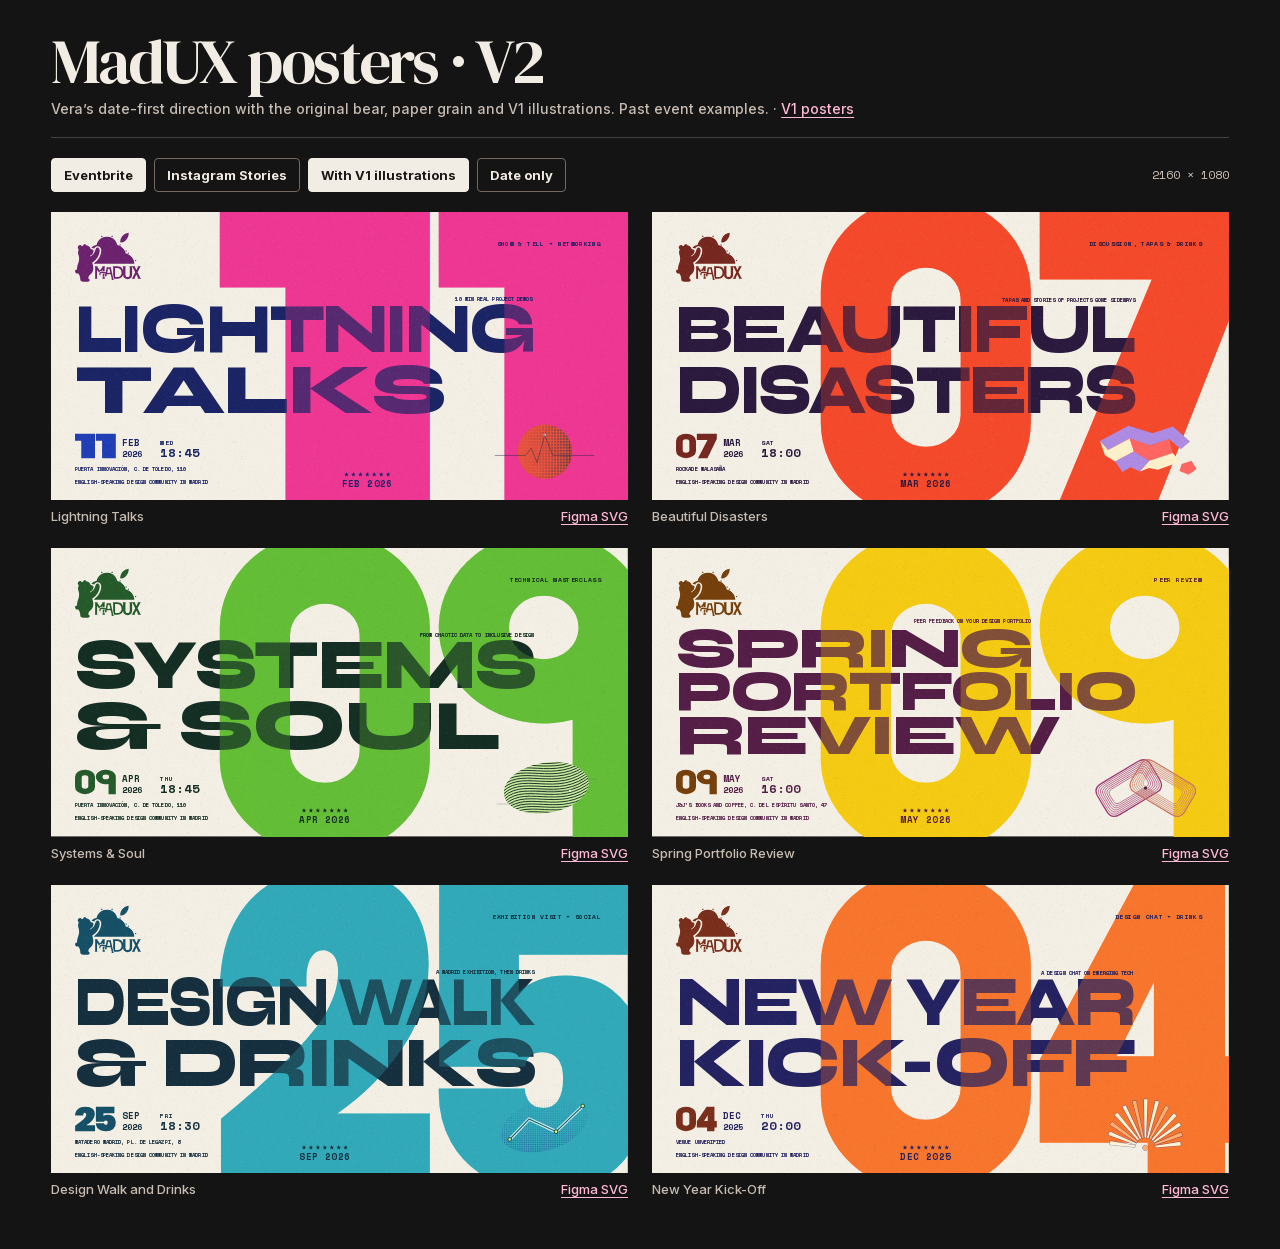
==== v2/index.html @ a3623b5b "Publish date-led MadUX poster V2" ====
<!doctype html>
<html lang="en">
<head>
<meta charset="utf-8">
<meta name="viewport" content="width=device-width, initial-scale=1">
<title>MadUX poster system V2</title>
<link rel="stylesheet" href="https://felipecaroe.github.io/madux-poster-system/fonts.css">
<link rel="stylesheet" href="https://felipecaroe.github.io/madux-poster-system/v2/fonts.css">
<link rel="stylesheet" href="https://felipecaroe.github.io/madux-poster-system/v2/style.css">
</head>
<body>
<main id="app"></main>
<script src="https://felipecaroe.github.io/madux-poster-system/v2/events.js"></script>
<script src="https://felipecaroe.github.io/madux-poster-system/v2/original-art.js"></script>
<script src="https://felipecaroe.github.io/madux-poster-system/v2/date-glyphs.js"></script>
<script src="https://felipecaroe.github.io/madux-poster-system/v2/posters.js"></script>
</body>
</html>
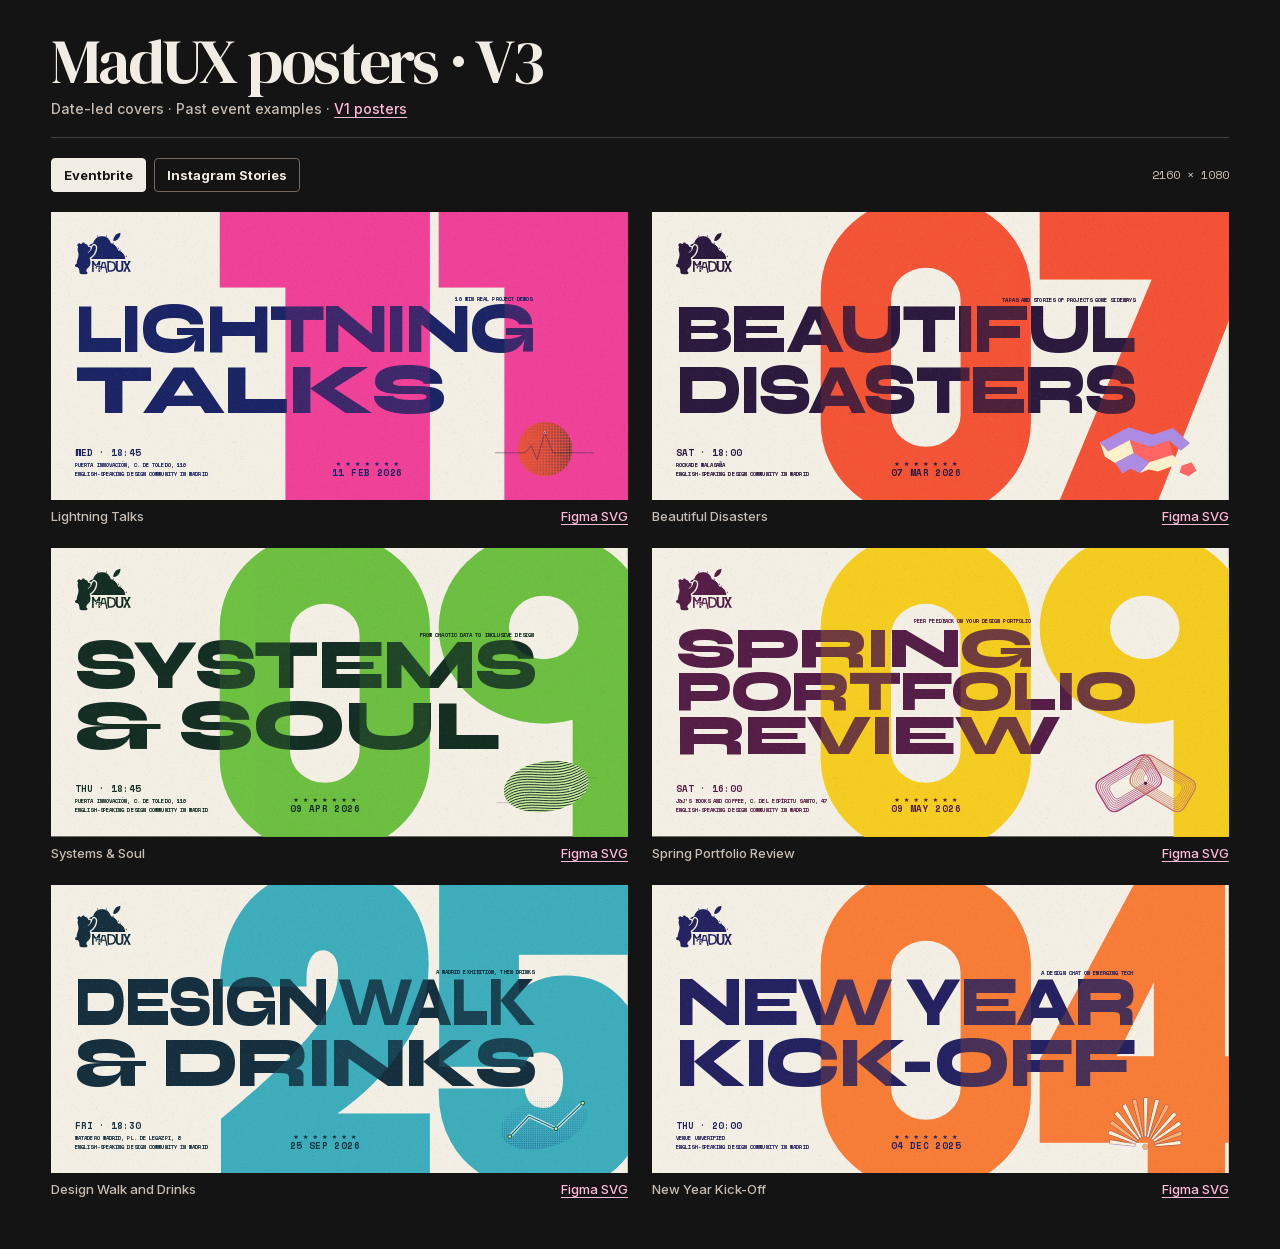
==== commit b8b66f77: "Replace the latest MadUX gallery with V3" ====
--- a/v2/index.html
+++ b/v2/index.html
@@ -3,16 +3,12 @@
 <head>
 <meta charset="utf-8">
 <meta name="viewport" content="width=device-width, initial-scale=1">
-<title>MadUX poster system V2</title>
-<link rel="stylesheet" href="https://felipecaroe.github.io/madux-poster-system/fonts.css">
-<link rel="stylesheet" href="https://felipecaroe.github.io/madux-poster-system/v2/fonts.css">
-<link rel="stylesheet" href="https://felipecaroe.github.io/madux-poster-system/v2/style.css">
+<title>MadUX poster system</title>
+<link rel="canonical" href="https://felipecaroe.github.io/madux-poster-system/v3/">
+<script>location.replace('https://felipecaroe.github.io/madux-poster-system/v3/' + location.search + location.hash);</script>
+<noscript><meta http-equiv="refresh" content="0; url=https://felipecaroe.github.io/madux-poster-system/v3/"></noscript>
 </head>
 <body>
-<main id="app"></main>
-<script src="https://felipecaroe.github.io/madux-poster-system/v2/events.js"></script>
-<script src="https://felipecaroe.github.io/madux-poster-system/v2/original-art.js"></script>
-<script src="https://felipecaroe.github.io/madux-poster-system/v2/date-glyphs.js"></script>
-<script src="https://felipecaroe.github.io/madux-poster-system/v2/posters.js"></script>
+<p>View the <a href="https://felipecaroe.github.io/madux-poster-system/v3/">latest MadUX posters</a>.</p>
 </body>
 </html>
